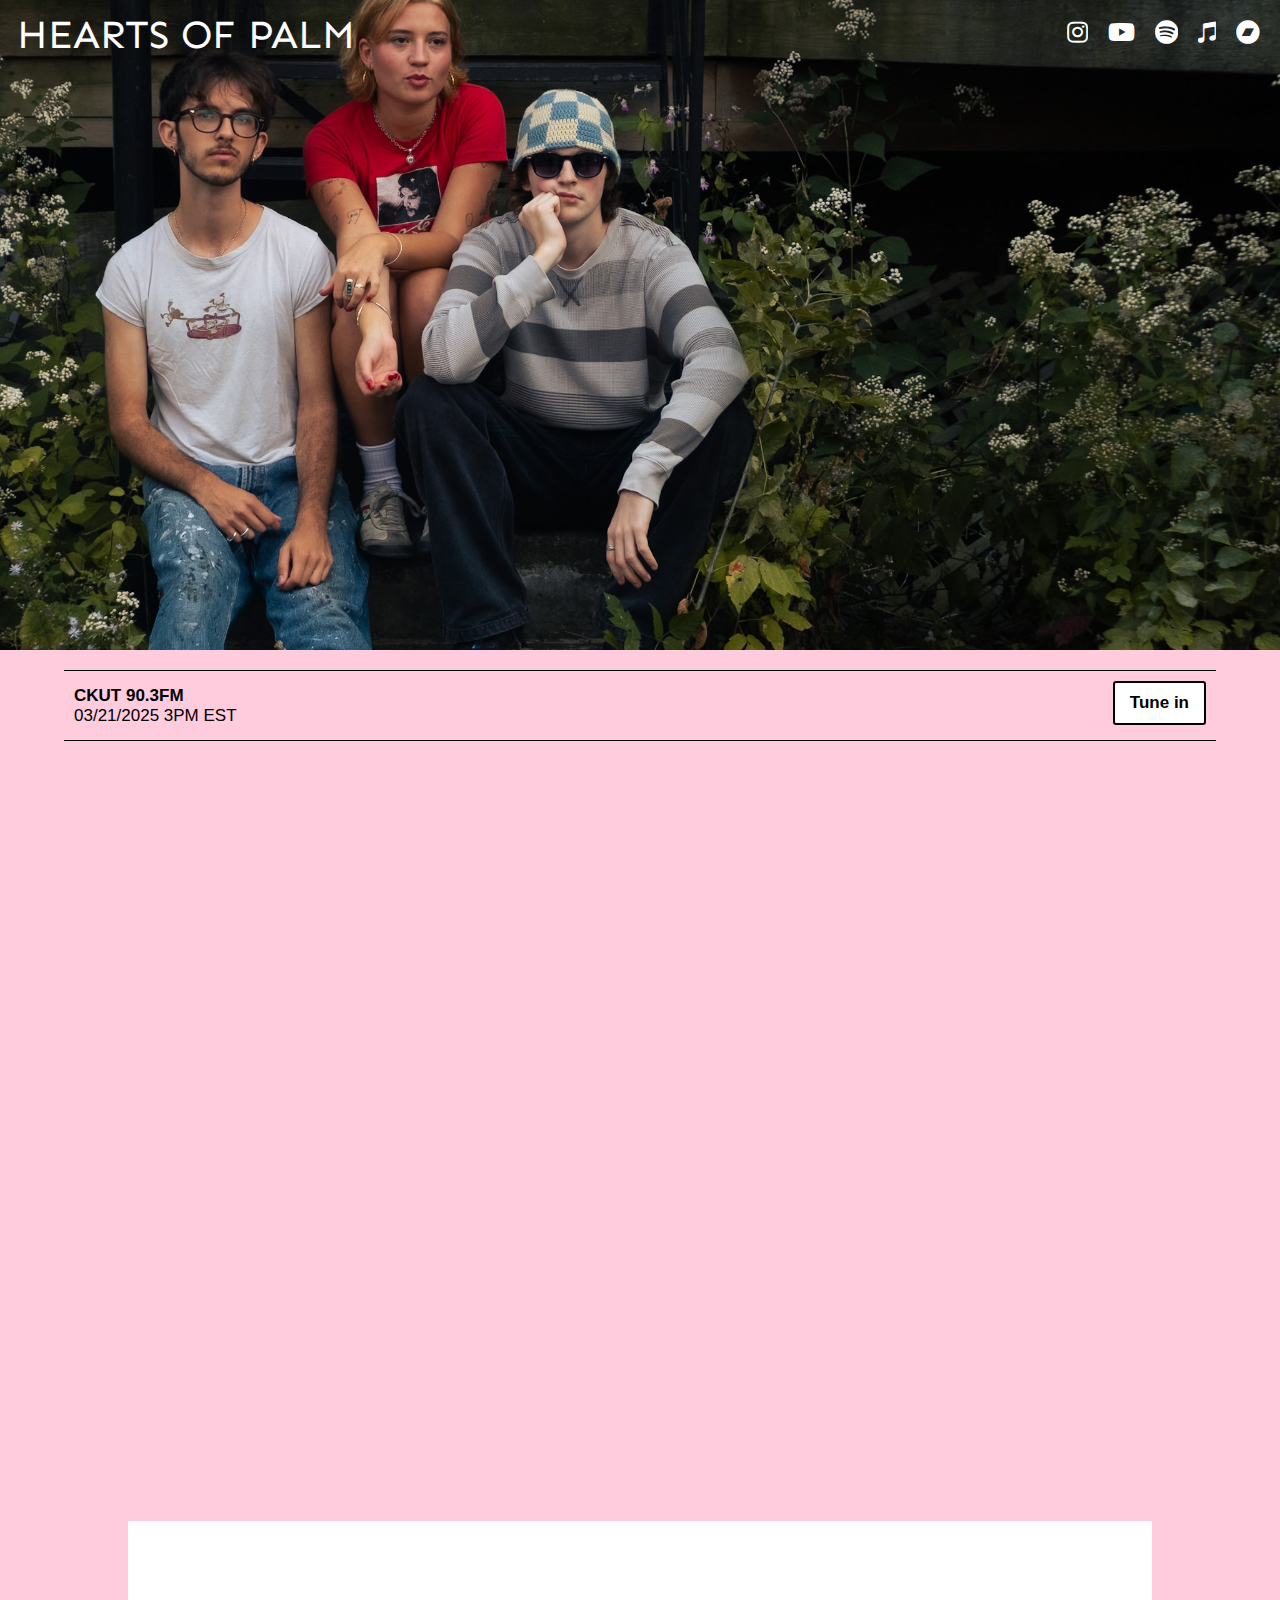
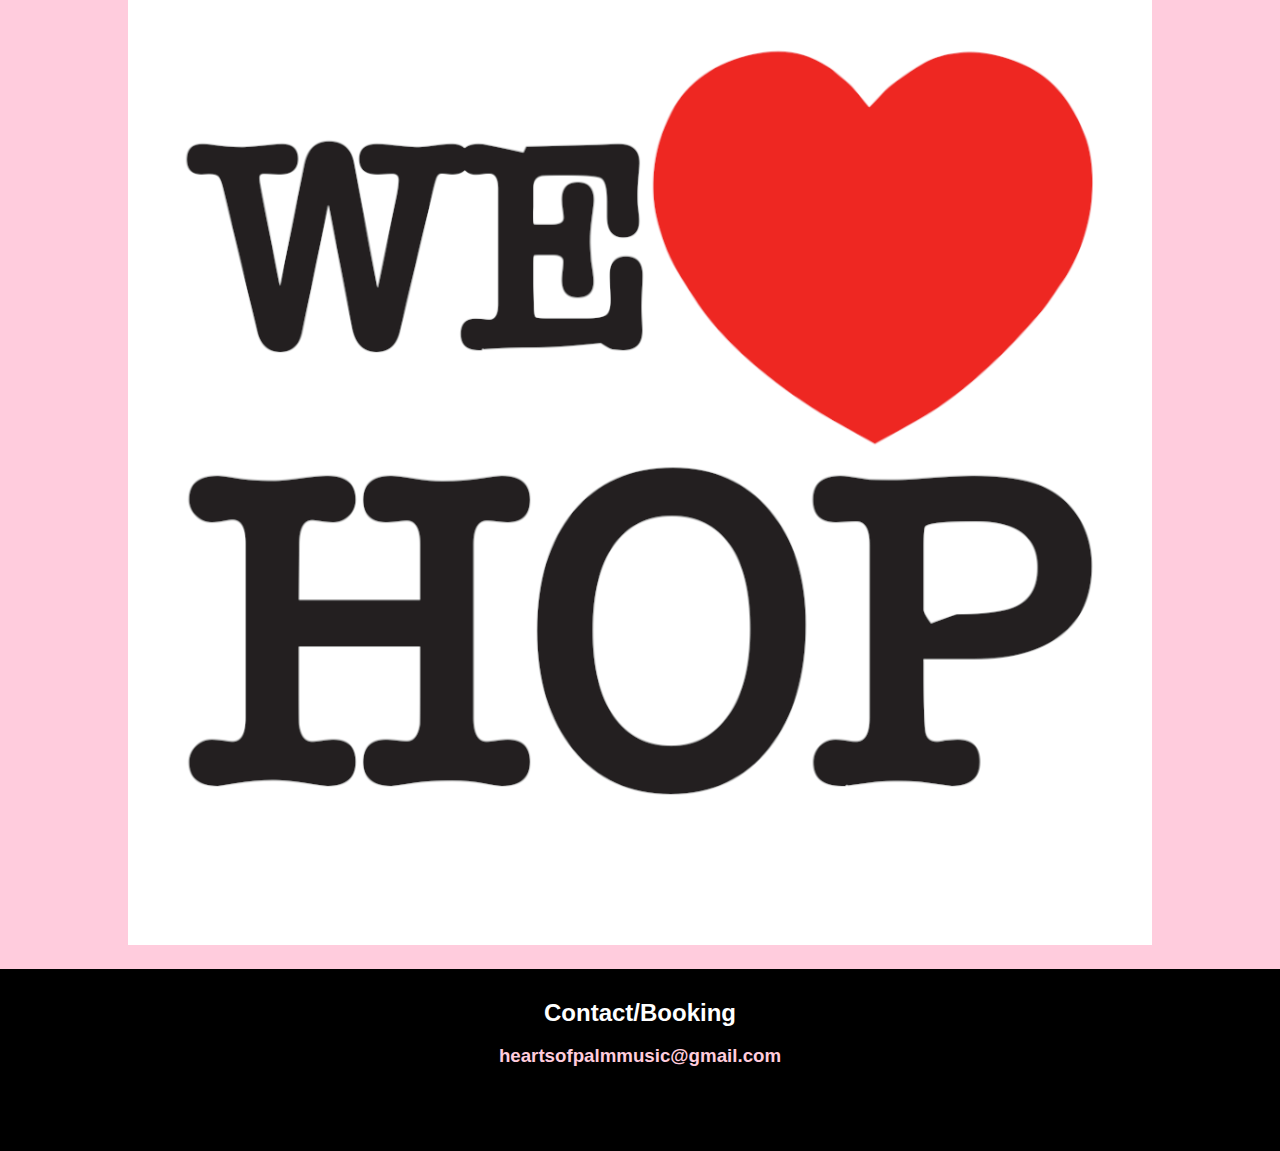
==== index.html @ ad2fca0d "ckut link" ====
<!DOCTYPE html>
<html lang="en">
    <head>
        <meta charset="UTF-8">
        <meta name="viewport" content="width=device-width, initial-scale=1.0">
        <title>Hearts of Palm</title>
        <link rel="icon" href="./images/weloveHOPicon.ico" sizes="any">
        <link href='style.css' rel='stylesheet'>
        <link rel="preconnect" href="https://fonts.googleapis.com">
        <link rel="preconnect" href="https://fonts.gstatic.com" crossorigin>
        <link href="https://fonts.googleapis.com/css2?family=Sen:wght@400..800&display=swap" rel="stylesheet">
        <link rel="stylesheet" href="https://cdnjs.cloudflare.com/ajax/libs/font-awesome/5.15.4/css/all.min.css">
        <meta name="viewport" content="width=device-width, initial-scale=1.0">
    </head>

    <body>
        <div class="top">
            <h1 id='title'><a href="">HEARTS OF PALM</a></h1>
            <a href="https://www.instagram.com/heartsofpalmband?igsh=MXUxeXhpaXF2aXhybQ%3D%3D&utm_source=qr" 
            target="_blank" class="icon-link" id="instagram">
                <i class="fab fa-instagram" style="font-size: 24px;"></i> <!-- Font Awesome Instagram Icon -->
            </a>
            <a href="https://open.spotify.com/artist/5ENaLrcejcU7PPqPEu1j1Q?si=hKNM0IwCQwGoQbm-GyrjBg" 
            target="_blank" class="icon-link" id="spotify">
                <i class="fab fa-spotify" style="font-size: 24px;"></i> <!-- Font Awesome Spotify Icon -->
            </a>
            <a href="https://music.apple.com/ca/artist/hearts-of-palm/1753771960" 
            target="_blank" class="icon-link" id="apple">
                <i class="fab fa-itunes-note" style="font-size: 24px;"></i> <!-- Font Awesome Apple Music Icon -->
            </a>
            <a href="https://youtube.com/@heartsofpalmmtl?si=8ECIyE9Sc-xosG-G" 
            target="_blank" class="icon-link" id="youtube">
                <i class="fab fa-youtube" style="font-size: 24px;"></i> <!-- Font Awesome youtube Icon -->
            </a>
            <a href="https://heartsofpalmband.bandcamp.com/" 
            target="_blank" class="icon-link" id="bandcamp">
                <i class="fab fa-bandcamp" style="font-size: 24px;"></i> <!-- Font Awesome bandcamp Icon -->
            </a>
        </div>

        <div class="shows">
            <table id="show-table">
                <!-- <tr>
                    <td>Stay tuned for upcoming events.</td>
                </tr> -->
                <!-- <tr>
                    <td class="date"><Strong>Place</Strong><br>
                    date</td>
                    <td class="city"><br>city</td>
                    <td class="tickets"><a href='...'
                        target="_blank" class="ticket-button">
                        Tickets</a></td>
                </tr> -->
                <tr>
                    <td class="date"><Strong>CKUT 90.3FM</Strong><br>
                    03/21/2025 3PM EST</td>
                    <!-- <td class="city"><br>city</td> -->
                    <td class="tickets"><a href='https://ckut.ca/'
                        target="_blank" class="ticket-button">
                        Tune in</a></td>
                </tr>
            </table>
        </div>

        <div class="videos">
            <iframe width="560" height="315" src="https://www.youtube.com/embed/Tlbc_ULcb88?si=XSwmo6qlL9QY8V_t" title="YouTube video player" frameborder="0" allow="accelerometer; autoplay; clipboard-write; encrypted-media; gyroscope; picture-in-picture; web-share" referrerpolicy="strict-origin-when-cross-origin" allowfullscreen></iframe>
        </div>

        <div class="streaming">
            <a href="./we-love-you-hearts-of-palm"><img id="welovehop" src="images/weloveHOP2.png" alt="We Love You, Hearts of Palm" height="1024" width="1024"></a>
        </div>

        <div class="contact">
            <h2>Contact/Booking</h2><br>
            <h3><a href="mailto:heartsofpalmmusic@gmail.com">heartsofpalmmusic@gmail.com</a></h3>
            <br><br><br>
        </div>
    </body>
</html>
---- style.css ----
*{
    margin: 0 auto;
    overflow-x: hidden; /* Hides any horizontal overflow */
}
body {
    padding: 0;
    background-color: rgb(255, 204, 221);
    max-width: 100vw; /* Prevents overflow beyond the viewport width */
    
    box-sizing: border-box;
    height: 100%;
}

.top {
    position: relative;
    background-image: url(images/hop1.JPG);
    background-size: cover;
    background-position: center center;
    height: 650px;                   
    width: 100%;
}
.top2 {
    position: relative;
    background-image: url(images/hermanminna.jpg);
    background-size: cover;
    background-position: center center;
    height: 1200px;
    width: 100%;
}
#title {
    font-family: "Sen", sans-serif;
    font-optical-sizing: auto;
    font-weight: 400;
    font-style: normal;
    font-size: 40px;
    text-align: left;
    color: white;
    padding: 10px 17px;
}

#title a {
    text-decoration: none;
    color: inherit;
}

a.icon-link{
    position: absolute;
    margin: 0;
    padding: 0;
    top: 20px; 
    color: rgb(255, 255, 255); 
    transition: opacity 0.3s ease;
    max-width: fit-content;
}
a.icon-link:hover{
    opacity: 0.5;
}
#instagram {
    right: 192.25px;
    z-index: 1;
}
#youtube {
    right: 145.25px;
    z-index: 2;
}
#spotify {
    right: 102px;
    z-index: 3;
}
#apple {
    right: 64px;
    z-index: 4;
}
#bandcamp {
    right: 20px;
}

.link-container{
    display: flex;
    justify-content: center;
    align-items: center;
    max-width:90%;
    width: 100%;
    box-sizing: border-box;
    margin: 0 auto;
}
.half {
    width: 50%;
    display: flex;
    justify-content: center;
    align-items: center;
}
.link-container img {
    width: 400px;
    height: auto;
    object-fit: contain;
    margin-top: 130px;
    margin-left: 0;
    margin-right: 0px;
}
#welovehoplinks {
    width: auto;
    margin: 0;
    border-collapse: collapse;
    margin-top: 130px;
}
#welovehoplinks tr {
    border-bottom: 2px solid red;
}
#welovehoplinks tr:first-child {
    border-top: 2px solid red;
}
#welovehoplinks td {
    font-family: "Sen", sans-serif;
    font-optical-sizing: auto;
    font-weight: 400;
    font-style: normal;
    font-size: 50px;
    text-align: left;
    color: red;
}
#welovehoplinks a {
    text-decoration: none;
    color: inherit;
    transition: color 0.1s ease-in-out, transform 0.2s ease;
}
#welovehoplinks a:hover {
    color: black;
}

@media (max-width: 770px) {
    .top {
        background-image: url(images/hop1square.JPG);
    }
    .link-container{
        flex-direction: column;
        
    }
    .half{
        width: 100%;
    }
    .link-container img {
        max-width: 100%;
        height: auto;
        /* object-fit: contain; */
        margin-right: 0px;
        margin-left: 0px;
        margin-bottom: 20px;
        
    }
    #welovehoplinks {
        margin-top: 0px;
        text-align: center;
    }
}
@media (max-width: 595px) {
    a.icon-link{
        top: 60px;
    }
    #instagram {
        left: 20px;
    }
    #youtube {
        left: 61px;
    }
    #spotify {
        left: 108px;
    }
    #apple {
        left: 151.25px;
    }
    #bandcamp {
        left: 189.25px;
    }
}
@media (max-width: 376px){
    a.icon-link {
        top: 110px;
    }
}
.albumtitle {
    font-family: "Sen", sans-serif;
    font-optical-sizing: auto;
    font-weight: 400;
    font-style: normal;
    font-size: 30px;
    text-align: center;
    color: white;
    margin-top: 60px;
    max-width: 90%;

}

.shows {
    padding: 20px 0px;
}
#show-table {
    border-collapse: collapse;
    width: 90%;
    margin: auto;
}
#show-table tr {
    border-bottom: 1px solid black;
    
}

#show-table tr:first-child {
    border-top: 1px solid black;
}
#show-table td {
    font-family: Garamond, sans-serif;
    font-size: 17px;
}
#show-table td.date {
    text-align: left;
    padding: 10px 10px;
}
#show-table td.location {
    text-align: center;
    padding-top: 10px;
    padding-bottom: 10px;
}
#show-table td.tickets {
    text-align: right;
    padding: 10px 10px;
}

.ticket-button {
    display: inline-block;
    padding: 10px 15px;
    background-color: #ffffff; 
    color: rgb(0, 0, 0);
    text-decoration: none;
    border-radius: 3px;
    font-weight: bold;
    text-align: center;
    border: 2px solid black;
    transition: background-color 0.2s ease-in-out;
}

.ticket-button:hover {
    border-color: white;
    color: white;
    background-color: black;
}

.videos {
    position: relative;
    padding-bottom: 56.25%; /* 16:9 aspect ratio */
    height: 0;
    overflow: hidden;
    max-width: 90%;
    margin-bottom: 20px;
}
.videos iframe {
    position: absolute;
    top: 0;
    left: 0;
    width: 100%;
    height: 100%;
}

.streaming {
    display: flex;
    flex-direction: column;
    justify-content: flex-start;
    align-items: flex-start;
    max-width: 90%;
    padding: 20px 0px;
    box-sizing: border-box;
    min-height: auto;

}
.streaming img {
    width: 100%;
    height: auto;
    object-fit: contain;
    transition: transform 0.3s ease;
}
.streaming img:hover {
    transform: scale(0.97);
}

.contact{
    background-color: black;
    padding: 30px;
    font-family: Garamond, sans-serif;
}
.contact h2 {
    color: white;
    text-align: center;
}
.contact h3 {
    color: rgb(255, 204, 221);
    text-align: center;
}
.contact a {
    text-decoration: none;
    color: inherit;
}
.contact a:hover {   
    color:rgb(255, 0, 76)
}
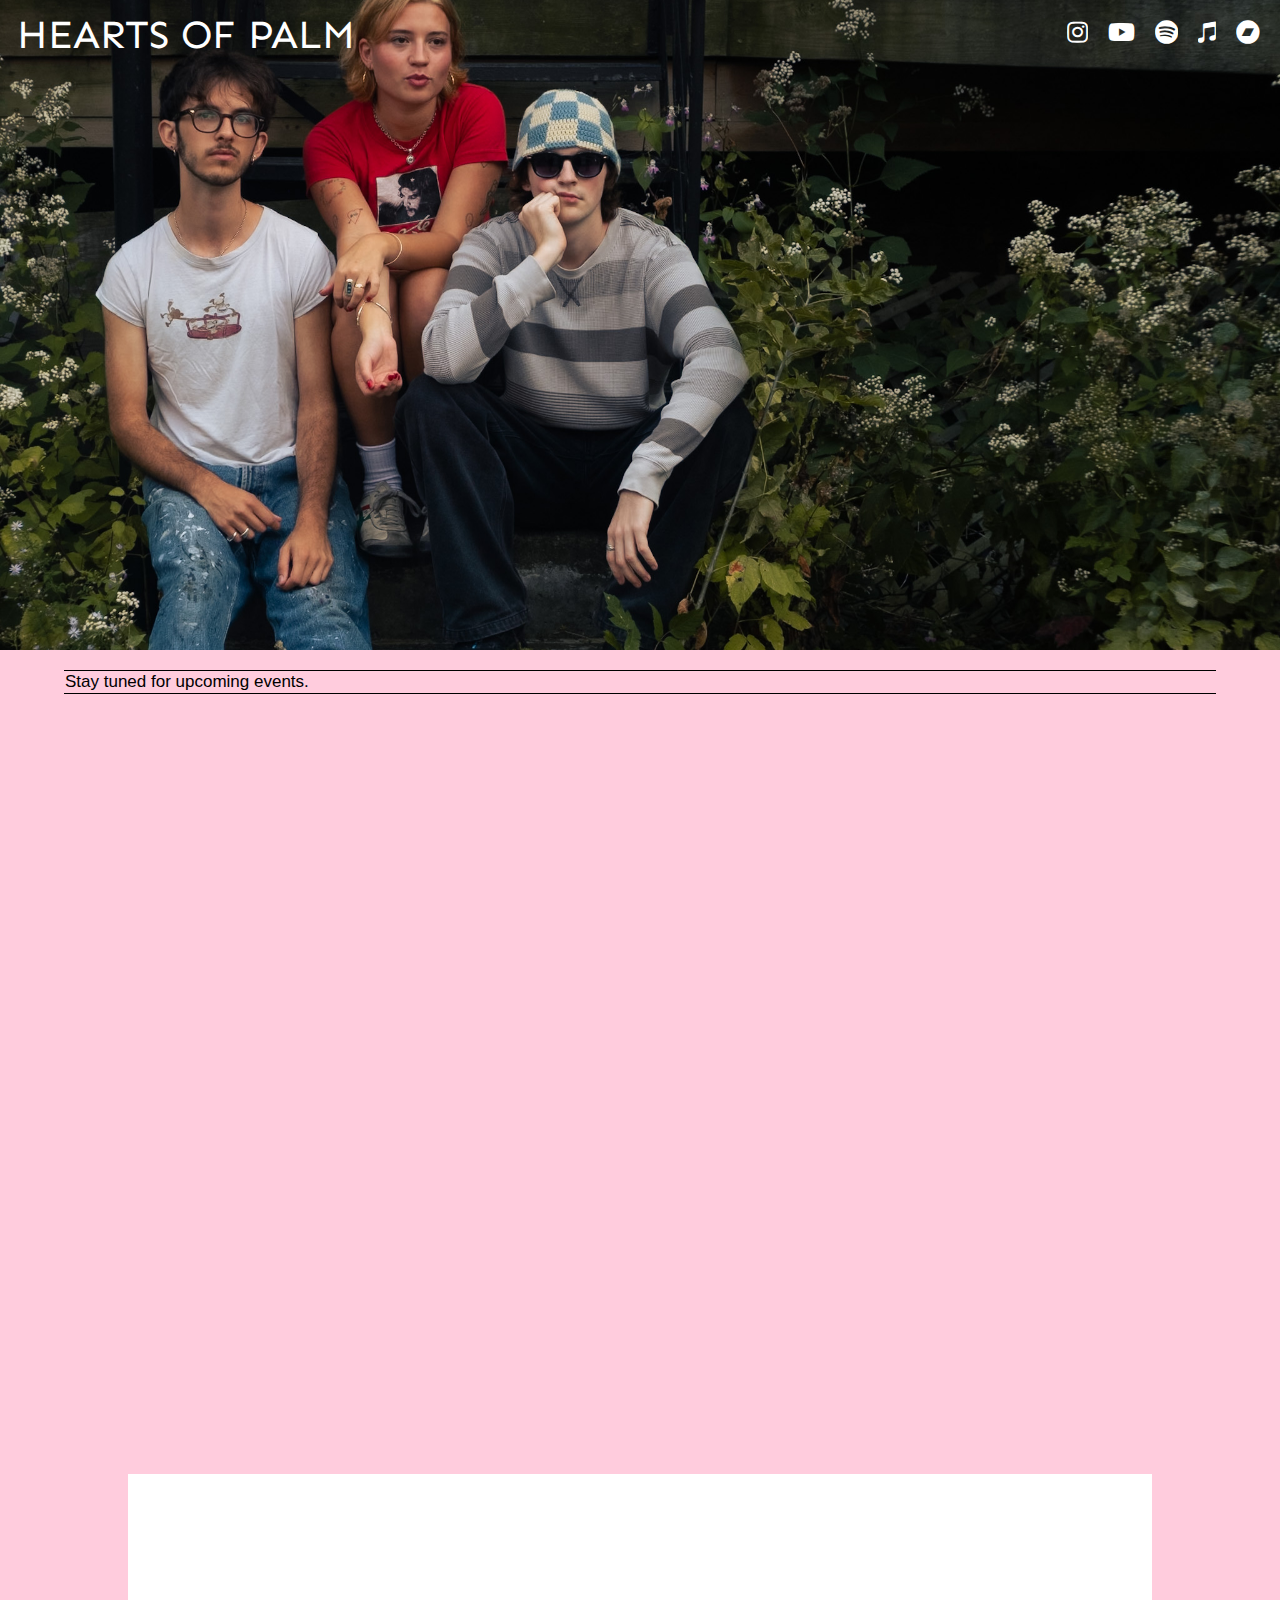
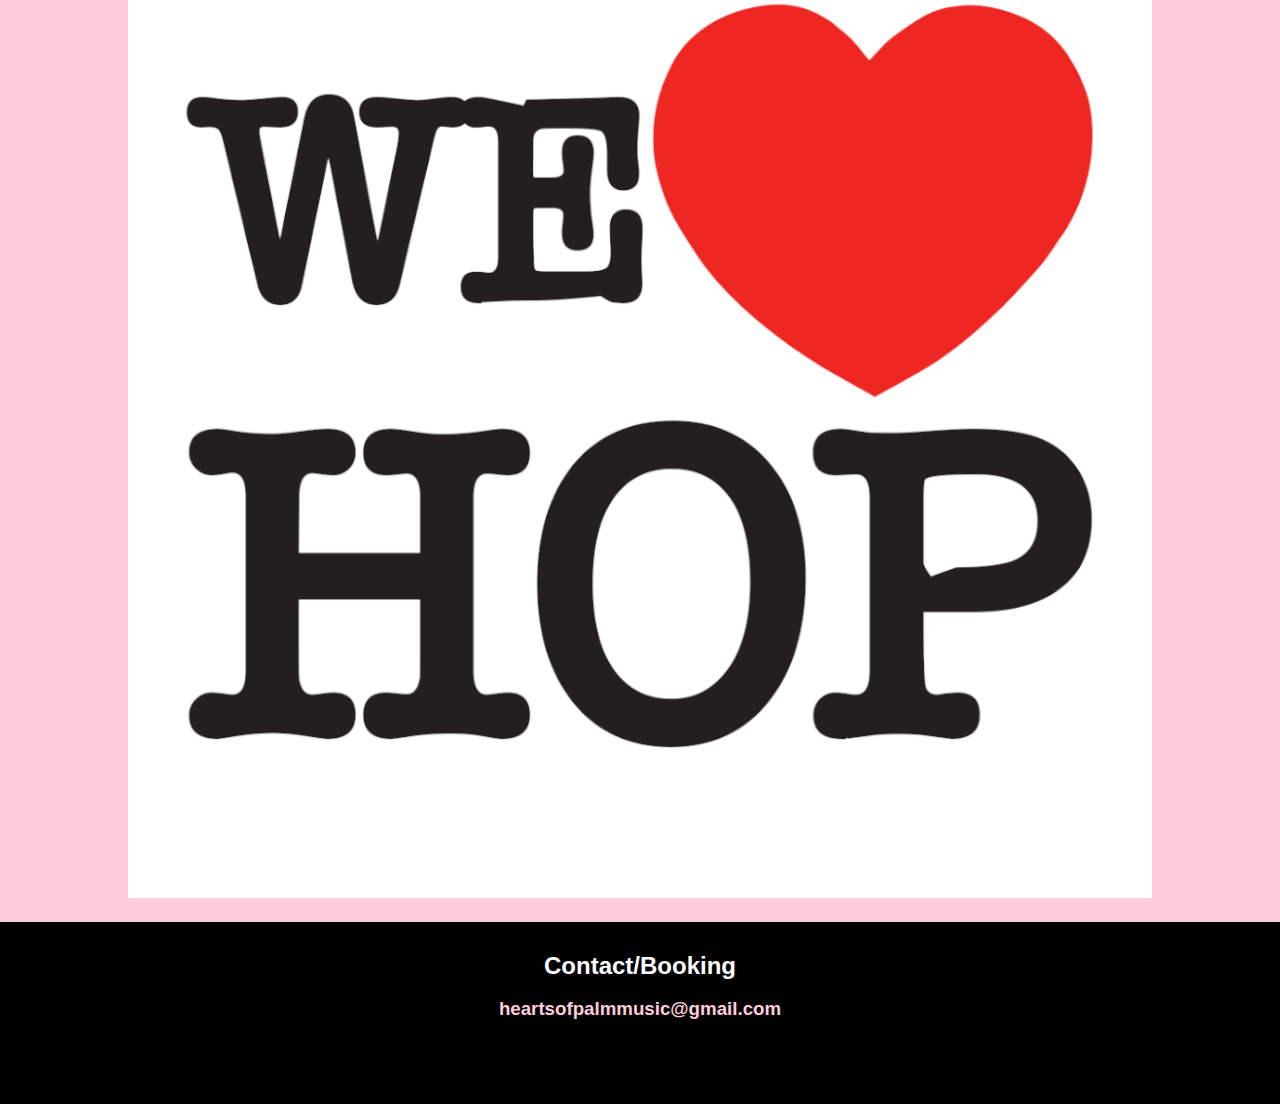
==== commit 472f9908: "post ckut" ====
--- a/index.html
+++ b/index.html
@@ -40,9 +40,9 @@
 
         <div class="shows">
             <table id="show-table">
-                <!-- <tr>
+                <tr>
                     <td>Stay tuned for upcoming events.</td>
-                </tr> -->
+                </tr>
                 <!-- <tr>
                     <td class="date"><Strong>Place</Strong><br>
                     date</td>
@@ -51,14 +51,6 @@
                         target="_blank" class="ticket-button">
                         Tickets</a></td>
                 </tr> -->
-                <tr>
-                    <td class="date"><Strong>CKUT 90.3FM</Strong><br>
-                    03/21/2025 3PM EST</td>
-                    <!-- <td class="city"><br>city</td> -->
-                    <td class="tickets"><a href='https://ckut.ca/'
-                        target="_blank" class="ticket-button">
-                        Tune in</a></td>
-                </tr>
             </table>
         </div>
 
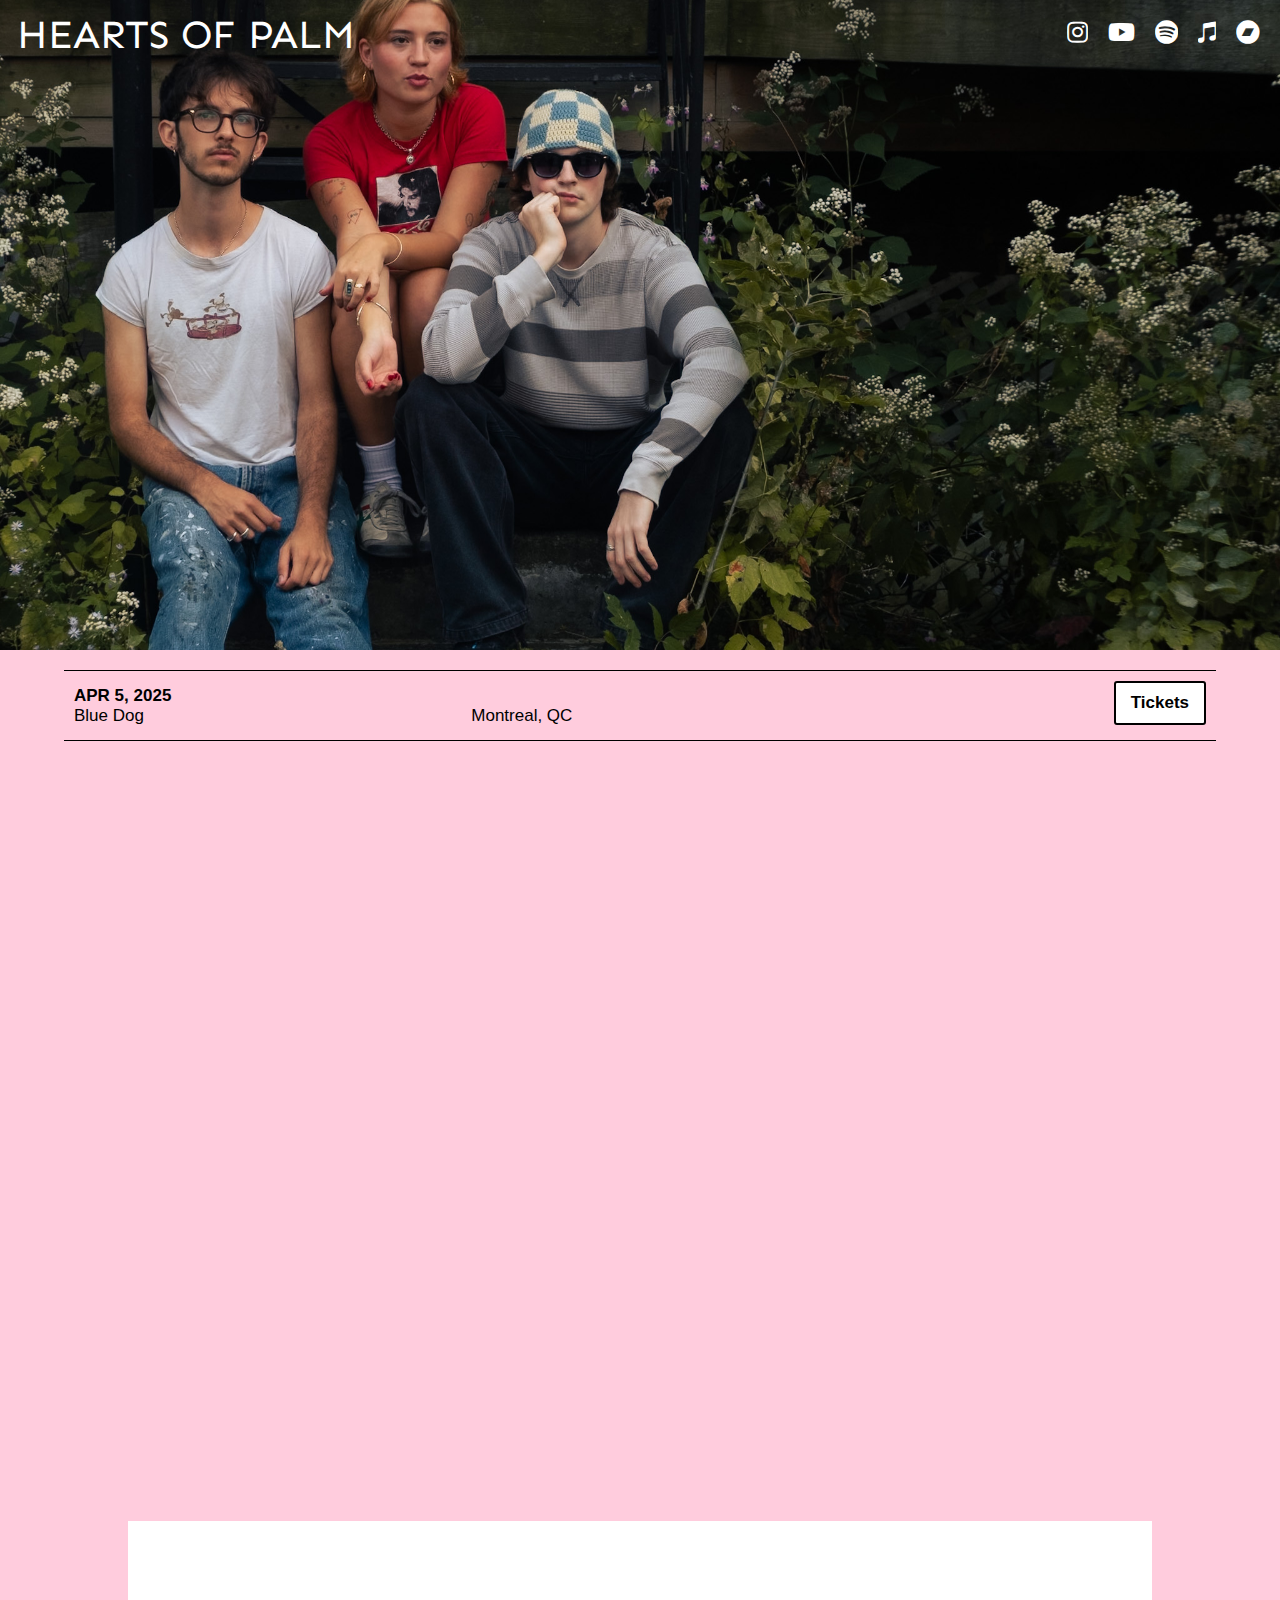
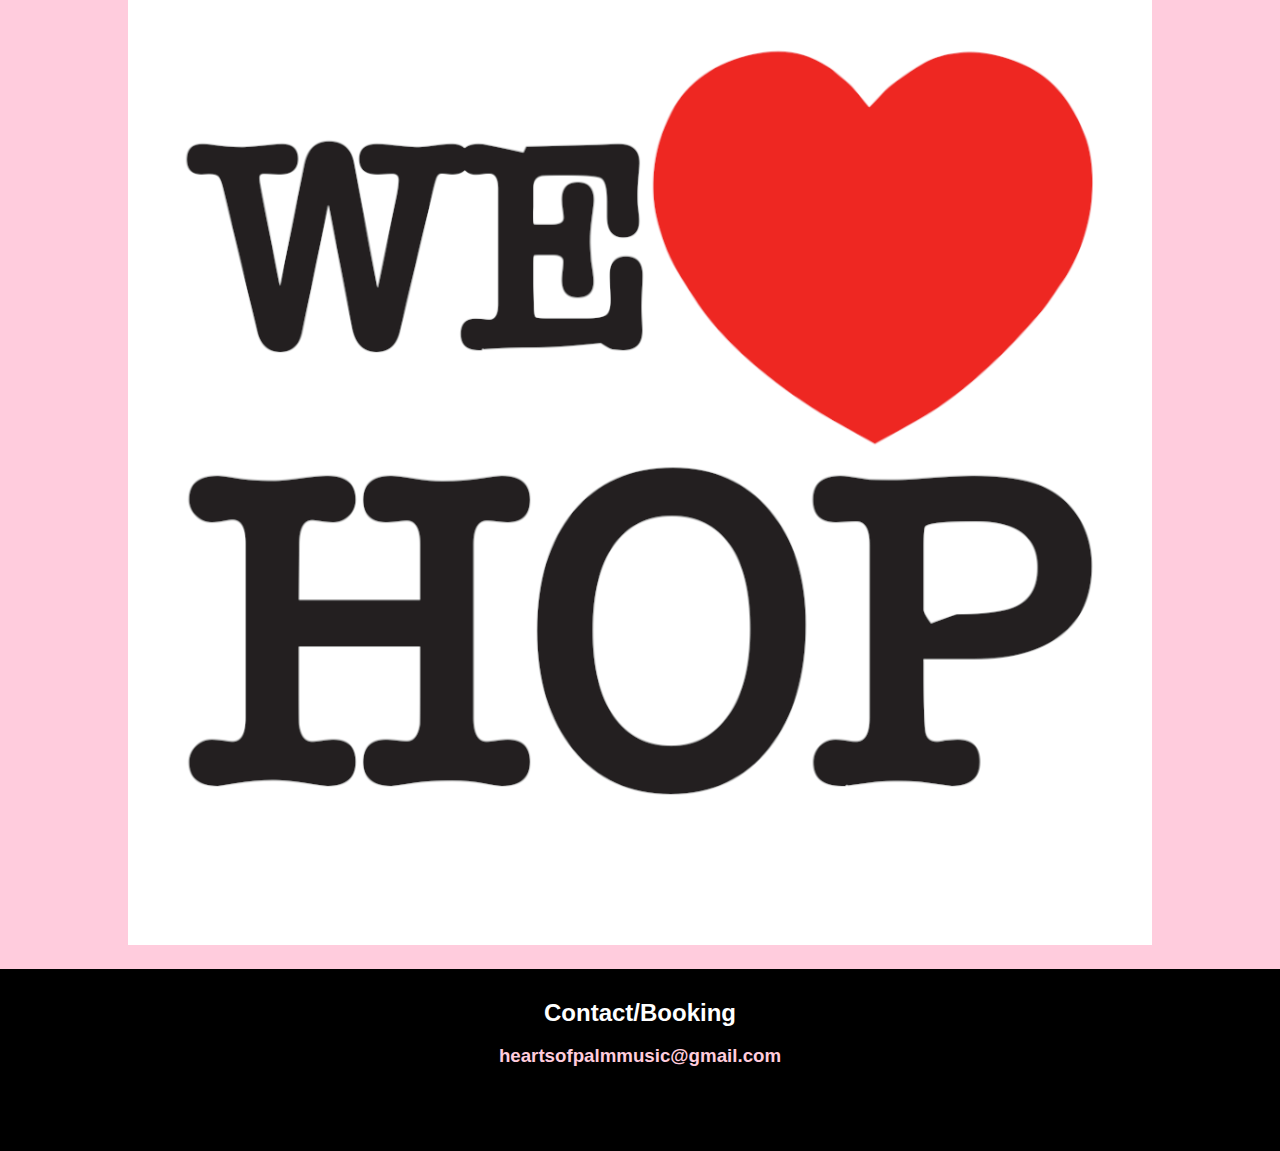
==== commit db514f84: "blue dog tickets" ====
--- a/index.html
+++ b/index.html
@@ -40,9 +40,9 @@
 
         <div class="shows">
             <table id="show-table">
-                <tr>
+                <!-- <tr>
                     <td>Stay tuned for upcoming events.</td>
-                </tr>
+                </tr> -->
                 <!-- <tr>
                     <td class="date"><Strong>Place</Strong><br>
                     date</td>
@@ -51,6 +51,14 @@
                         target="_blank" class="ticket-button">
                         Tickets</a></td>
                 </tr> -->
+                <tr>
+                    <td class="date"><Strong>APR 5, 2025</Strong><br>
+                    Blue Dog</td>
+                    <td class="city"><br>Montreal, QC</td>
+                    <td class="tickets"><a href='https://www.eventbrite.ca/e/lulu-lamontagne-april-5-at-blue-dog-tickets-1298615988379?aff=oddtdtcreator'
+                        target="_blank" class="ticket-button">
+                        Tickets</a></td>
+                </tr>
             </table>
         </div>
 
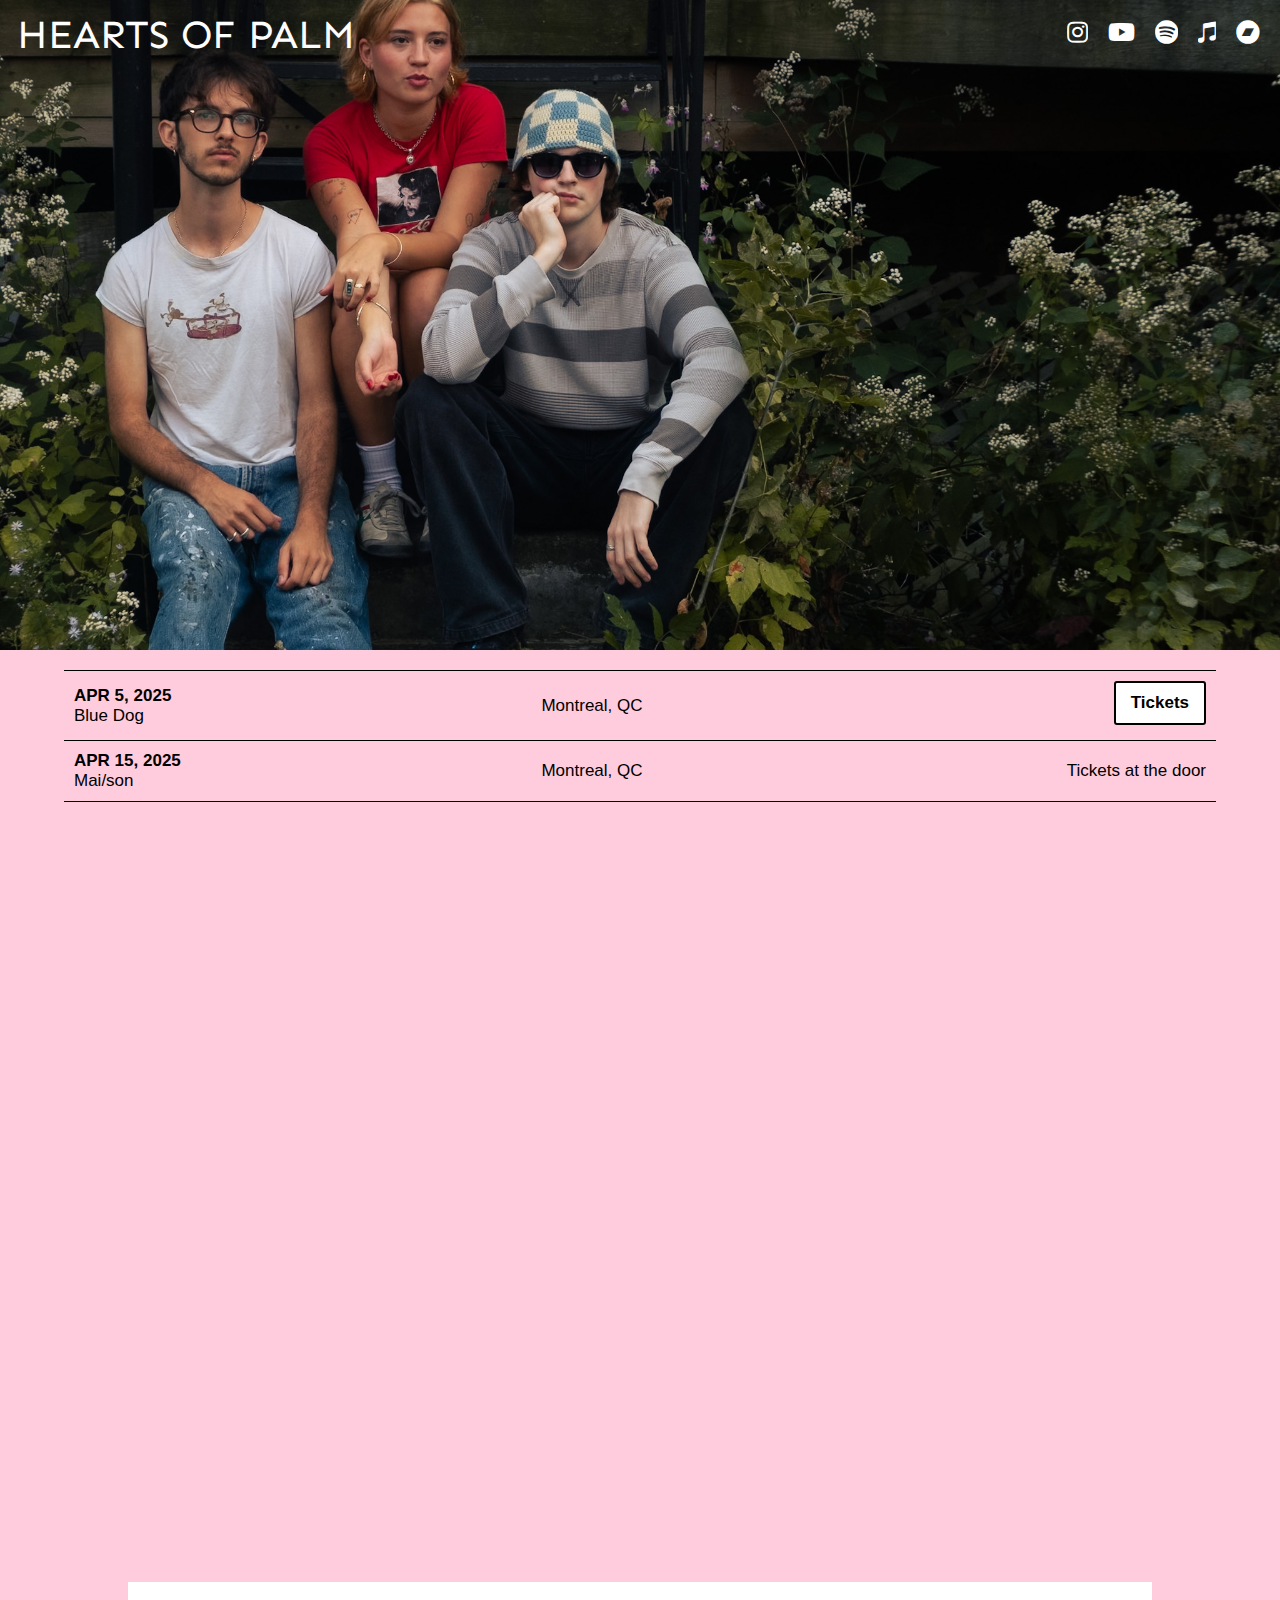
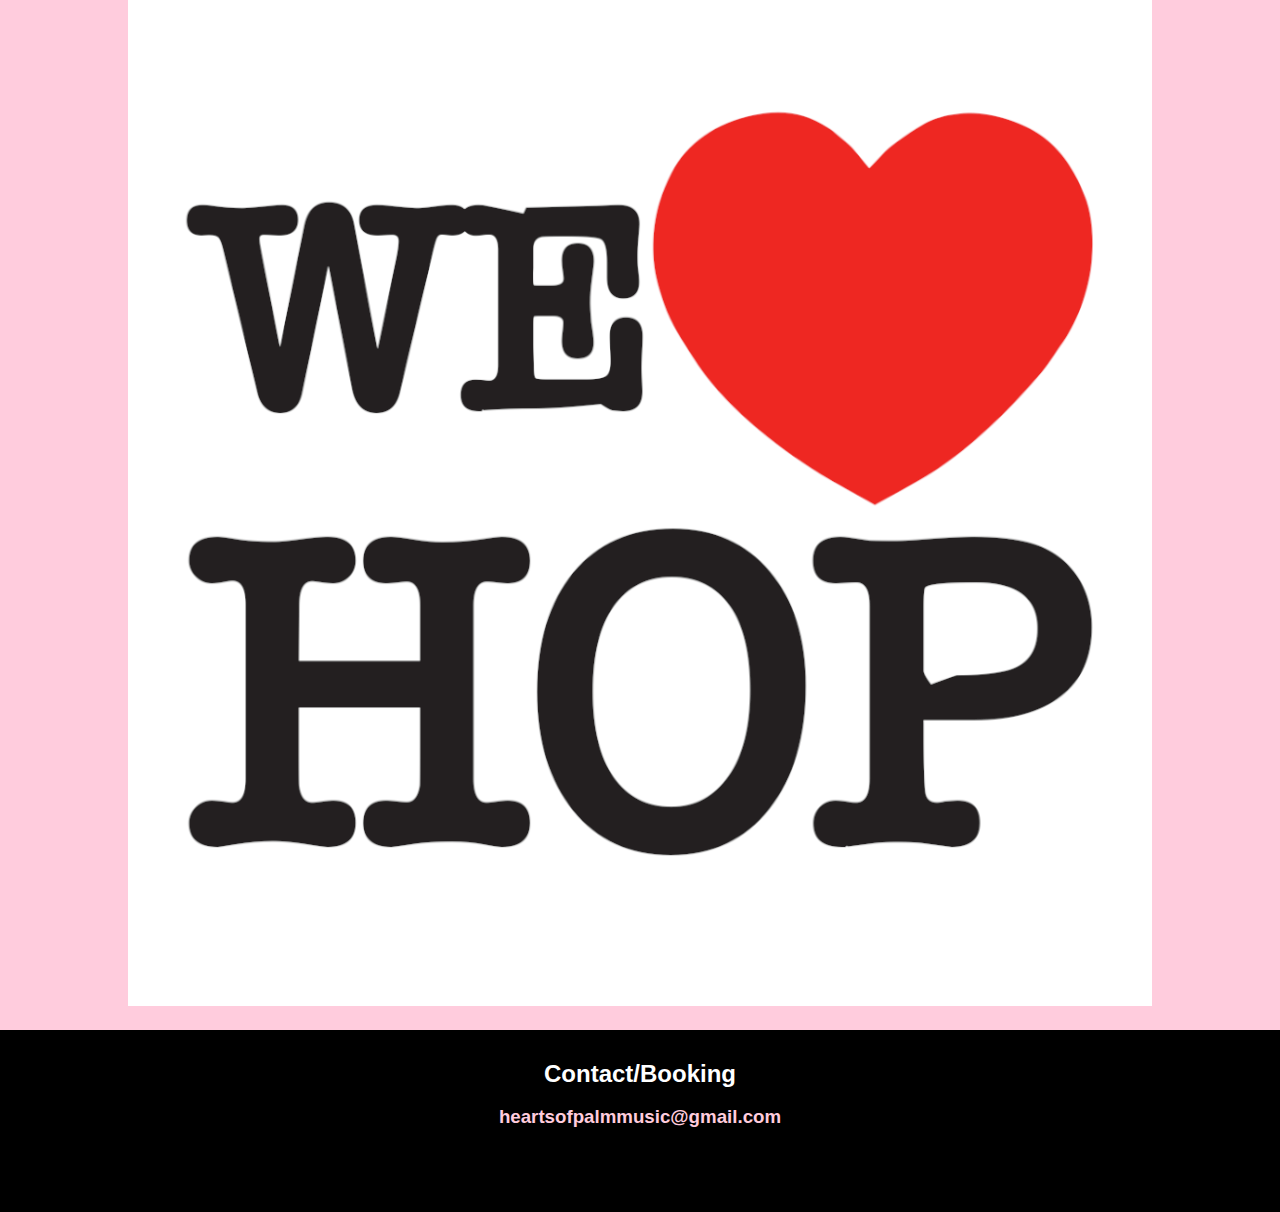
==== commit bab52a81: "maison show added, table updated for mobile" ====
--- a/index.html
+++ b/index.html
@@ -44,20 +44,27 @@
                     <td>Stay tuned for upcoming events.</td>
                 </tr> -->
                 <!-- <tr>
-                    <td class="date"><Strong>Place</Strong><br>
-                    date</td>
-                    <td class="city"><br>city</td>
+                    <td class="date"><Strong>date</Strong><br>
+                    place</td>
+                    <td class="city">city</td>
                     <td class="tickets"><a href='...'
                         target="_blank" class="ticket-button">
                         Tickets</a></td>
                 </tr> -->
                 <tr>
                     <td class="date"><Strong>APR 5, 2025</Strong><br>
-                    Blue Dog</td>
-                    <td class="city"><br>Montreal, QC</td>
+                    Blue Dog<br></td>
+                    <td class="city">Montreal, QC</td>
                     <td class="tickets"><a href='https://www.eventbrite.ca/e/lulu-lamontagne-april-5-at-blue-dog-tickets-1298615988379?aff=oddtdtcreator'
                         target="_blank" class="ticket-button">
                         Tickets</a></td>
+                </tr>
+                <tr>
+                    <td class="date"><Strong>APR 15, 2025</Strong><br>
+                    Mai/son</td>
+                    <td class="city">Montreal, QC</td>
+                    <td class="tickets">
+                        Tickets at the door</a></td>
                 </tr>
             </table>
         </div>
--- a/style.css
+++ b/style.css
@@ -128,56 +128,7 @@
     color: black;
 }
 
-@media (max-width: 770px) {
-    .top {
-        background-image: url(images/hop1square.JPG);
-    }
-    .link-container{
-        flex-direction: column;
-        
-    }
-    .half{
-        width: 100%;
-    }
-    .link-container img {
-        max-width: 100%;
-        height: auto;
-        /* object-fit: contain; */
-        margin-right: 0px;
-        margin-left: 0px;
-        margin-bottom: 20px;
-        
-    }
-    #welovehoplinks {
-        margin-top: 0px;
-        text-align: center;
-    }
-}
-@media (max-width: 595px) {
-    a.icon-link{
-        top: 60px;
-    }
-    #instagram {
-        left: 20px;
-    }
-    #youtube {
-        left: 61px;
-    }
-    #spotify {
-        left: 108px;
-    }
-    #apple {
-        left: 151.25px;
-    }
-    #bandcamp {
-        left: 189.25px;
-    }
-}
-@media (max-width: 376px){
-    a.icon-link {
-        top: 110px;
-    }
-}
+
 .albumtitle {
     font-family: "Sen", sans-serif;
     font-optical-sizing: auto;
@@ -199,6 +150,7 @@
     width: 90%;
     margin: auto;
 }
+
 #show-table tr {
     border-bottom: 1px solid black;
     
@@ -215,7 +167,7 @@
     text-align: left;
     padding: 10px 10px;
 }
-#show-table td.location {
+#show-table td.city {
     text-align: center;
     padding-top: 10px;
     padding-bottom: 10px;
@@ -302,3 +254,76 @@
     color:rgb(255, 0, 76)
 }
 
+@media (max-width: 770px) {
+    .top {
+        background-image: url(images/hop1square.JPG);
+    }
+    .link-container{
+        flex-direction: column;
+        
+    }
+    .half{
+        width: 100%;
+    }
+    .link-container img {
+        max-width: 100%;
+        height: auto;
+        /* object-fit: contain; */
+        margin-right: 0px;
+        margin-left: 0px;
+        margin-bottom: 20px;
+        
+    }
+    #welovehoplinks {
+        margin-top: 0px;
+        text-align: center;
+    }
+}
+@media (max-width: 595px) {
+    a.icon-link{
+        top: 60px;
+    }
+    #instagram {
+        left: 20px;
+    }
+    #youtube {
+        left: 61px;
+    }
+    #spotify {
+        left: 108px;
+    }
+    #apple {
+        left: 151.25px;
+    }
+    #bandcamp {
+        left: 189.25px;
+    }
+}
+@media (max-width: 500px){
+    table, tbody, td, tr{
+        display: block;
+        justify-content: center;
+    }
+    
+    #show-table td.date {
+        text-align: center;
+        padding-bottom: 0px;
+    }
+    #show-table td.city {
+        text-align: center;
+        padding: 0px;
+    }
+    #show-table td.tickets {
+        text-align: center;
+    }
+    .ticket-button{
+        width: 90%;
+    }
+
+    
+}
+@media (max-width: 376px){
+    a.icon-link {
+        top: 110px;
+    }
+}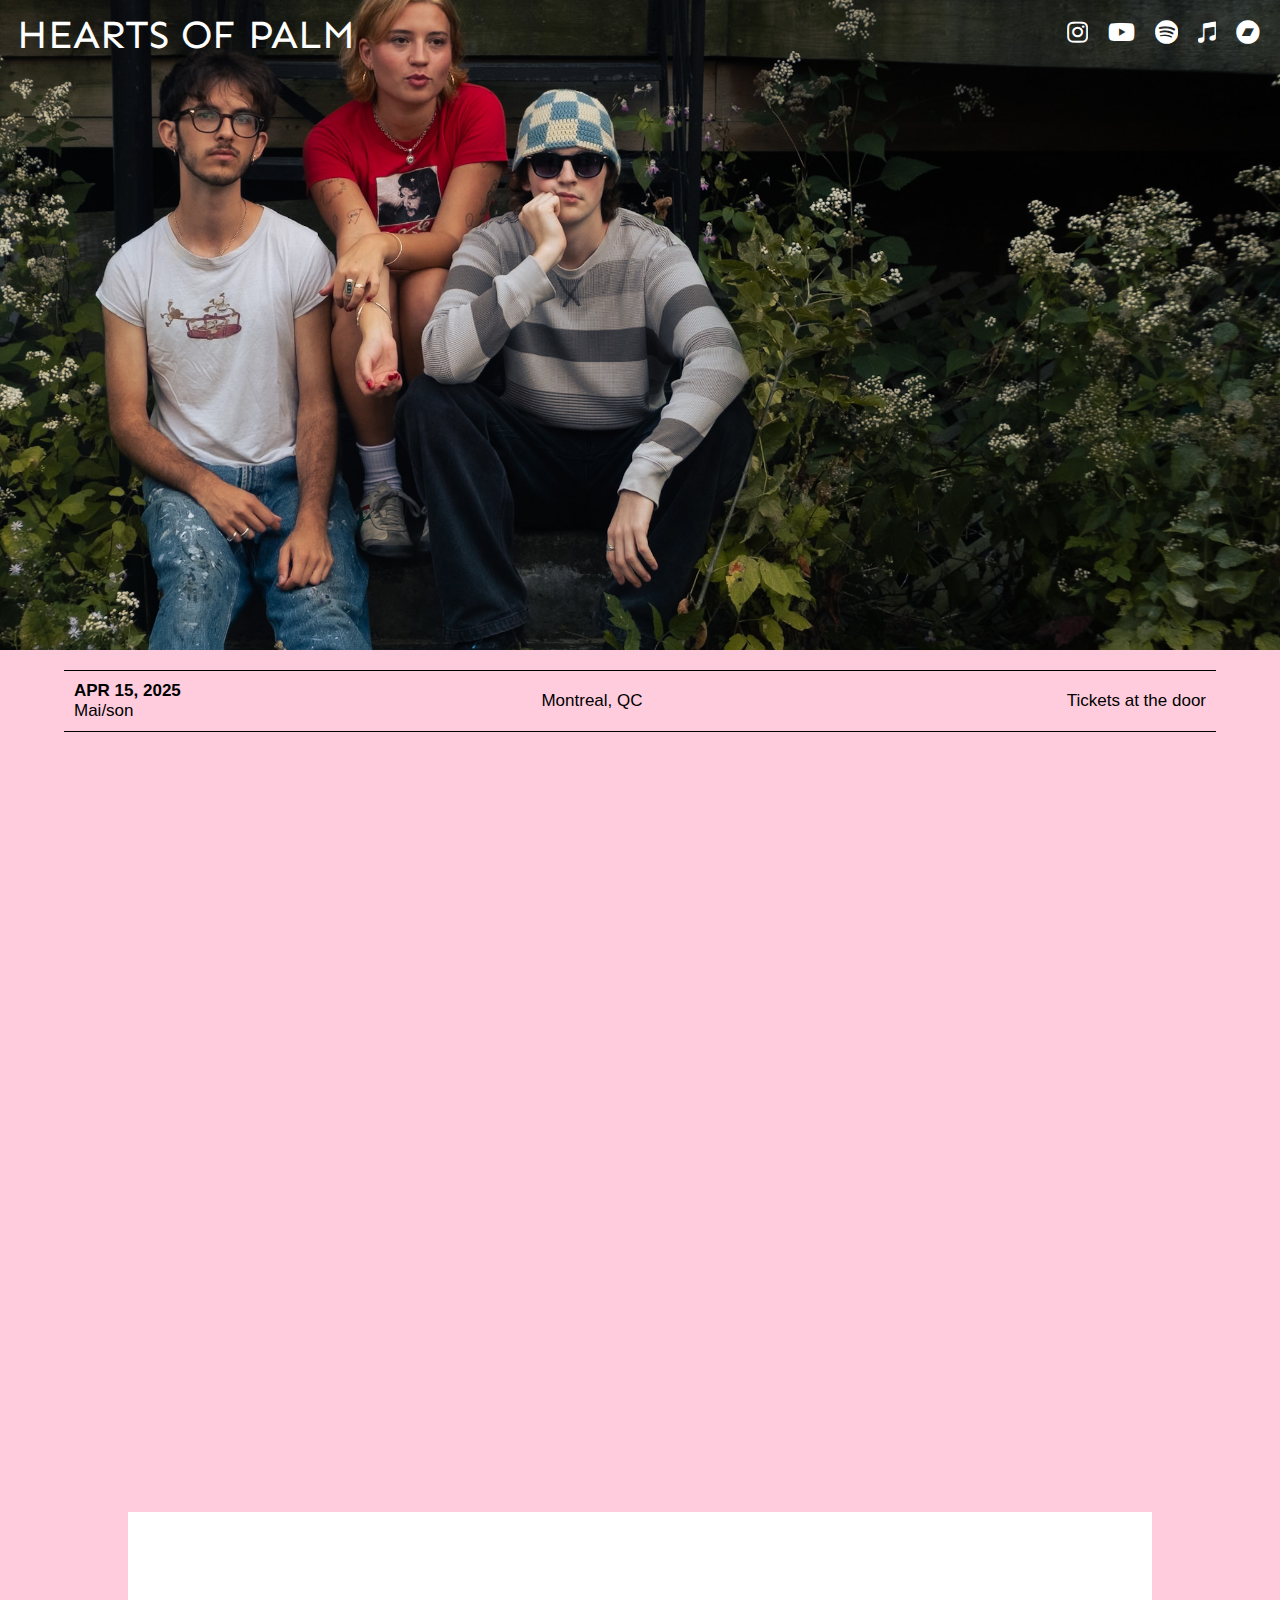
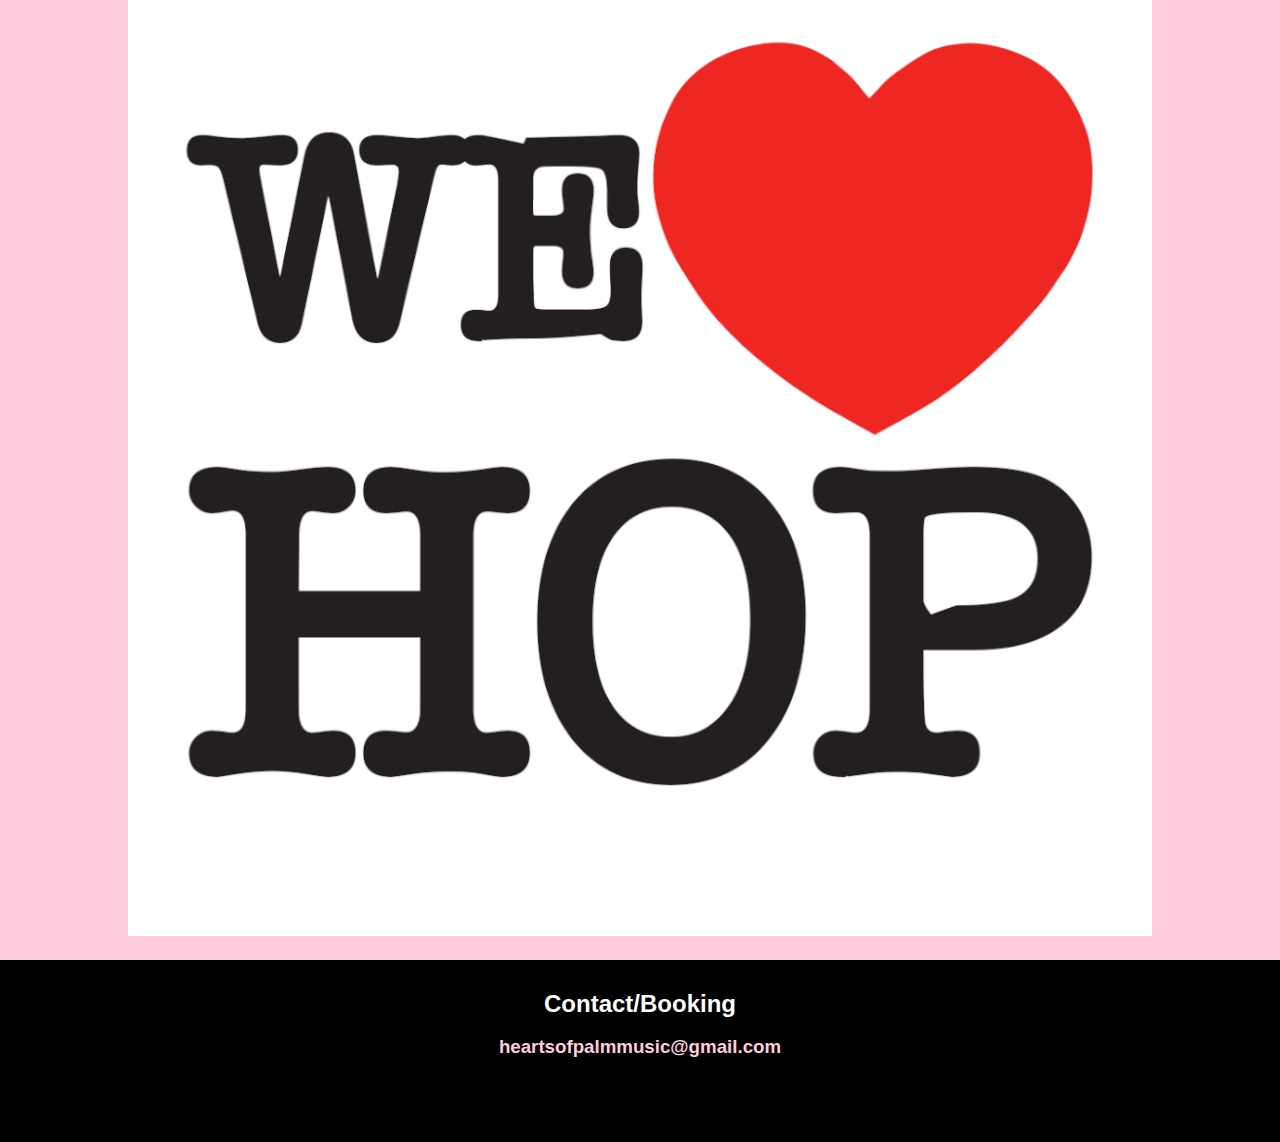
==== commit 754f4440: "post apr 5" ====
--- a/index.html
+++ b/index.html
@@ -52,14 +52,6 @@
                         Tickets</a></td>
                 </tr> -->
                 <tr>
-                    <td class="date"><Strong>APR 5, 2025</Strong><br>
-                    Blue Dog<br></td>
-                    <td class="city">Montreal, QC</td>
-                    <td class="tickets"><a href='https://www.eventbrite.ca/e/lulu-lamontagne-april-5-at-blue-dog-tickets-1298615988379?aff=oddtdtcreator'
-                        target="_blank" class="ticket-button">
-                        Tickets</a></td>
-                </tr>
-                <tr>
                     <td class="date"><Strong>APR 15, 2025</Strong><br>
                     Mai/son</td>
                     <td class="city">Montreal, QC</td>
--- a/style.css
+++ b/style.css
@@ -299,7 +299,7 @@
         left: 189.25px;
     }
 }
-@media (max-width: 500px){
+@media (max-width: 580px){
     table, tbody, td, tr{
         display: block;
         justify-content: center;
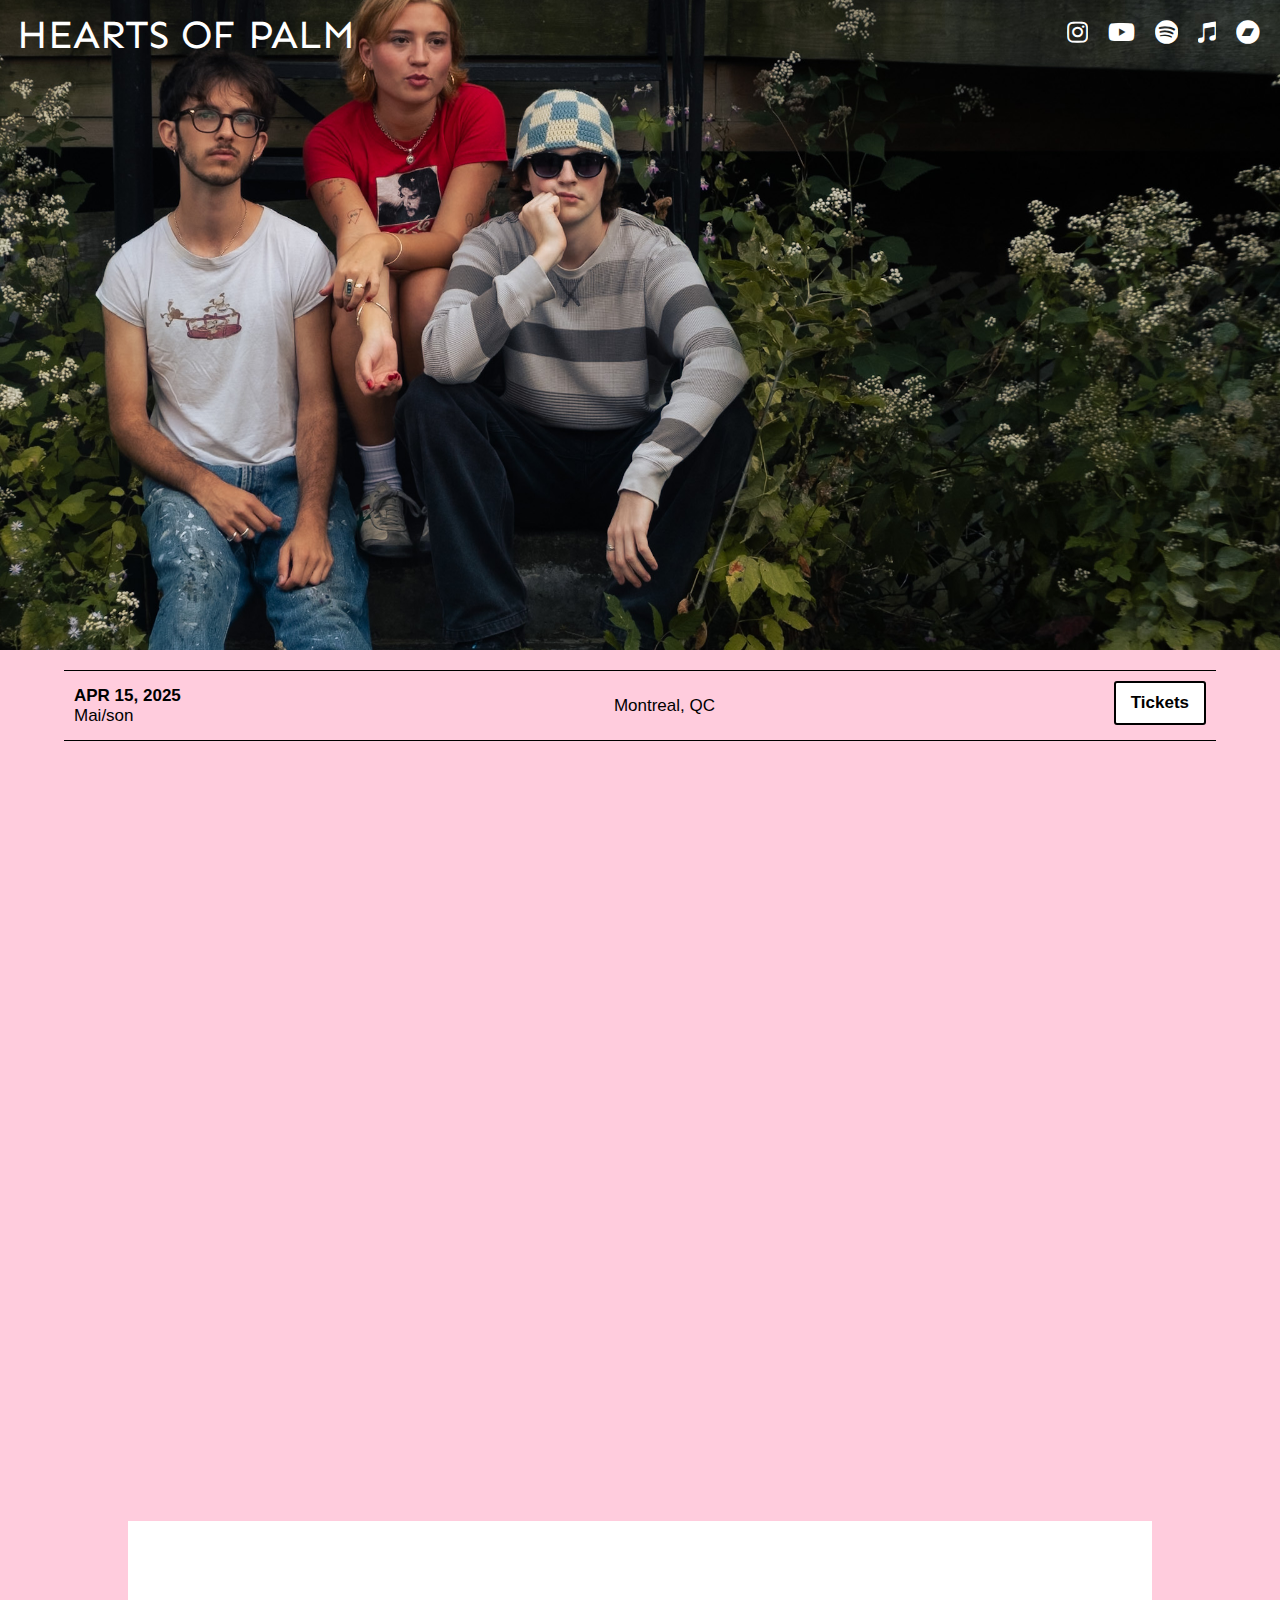
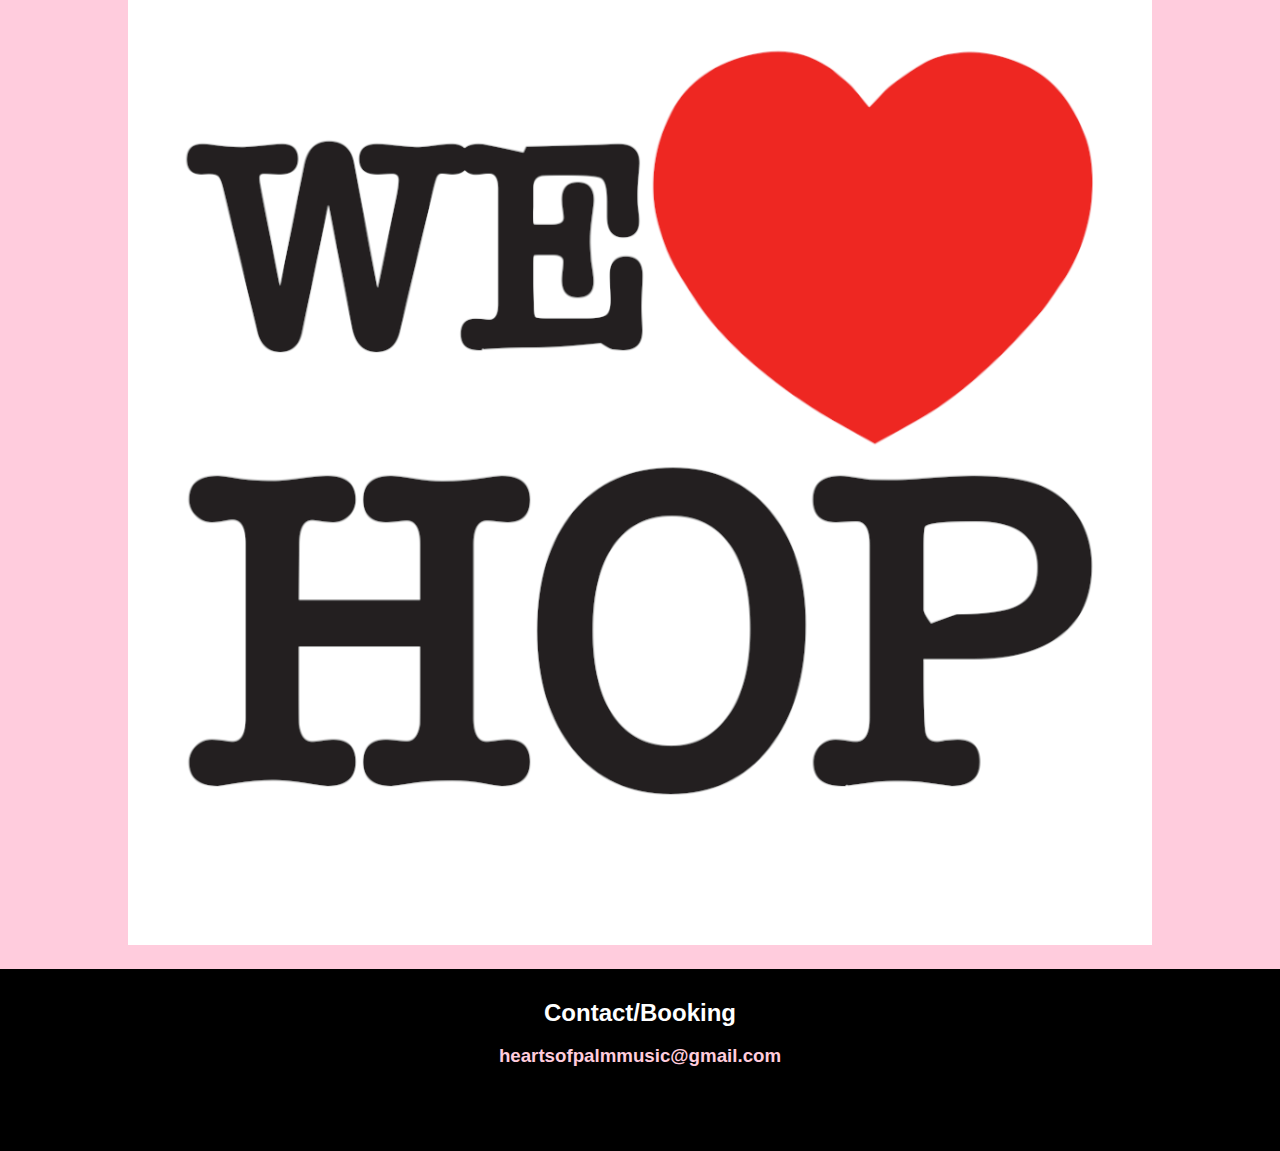
==== commit d0cc4b91: "maison tix added" ====
--- a/index.html
+++ b/index.html
@@ -55,8 +55,9 @@
                     <td class="date"><Strong>APR 15, 2025</Strong><br>
                     Mai/son</td>
                     <td class="city">Montreal, QC</td>
-                    <td class="tickets">
-                        Tickets at the door</a></td>
+                    <td class="tickets"><a href='https://www.eventbrite.com/e/maison-hearts-of-palm-newmanclark-tickets-1315479898789?utm-campaign=social&utm-content=attendeeshare&utm-medium=discovery&utm-term=listing&utm-source=wsa&aff=ebdsshwebmobile&fbclid=PAZXh0bgNhZW0CMTEAAaejymMQcLIRspvyLcqVatvx-zKEHeggASvOeSeaQptFGKN8MPUY0xLm5xoJWQ_aem_1L05EX2xIjoieI7pER_VKQ'
+                        target="_blank" class="ticket-button">
+                        Tickets</a></td>
                 </tr>
             </table>
         </div>
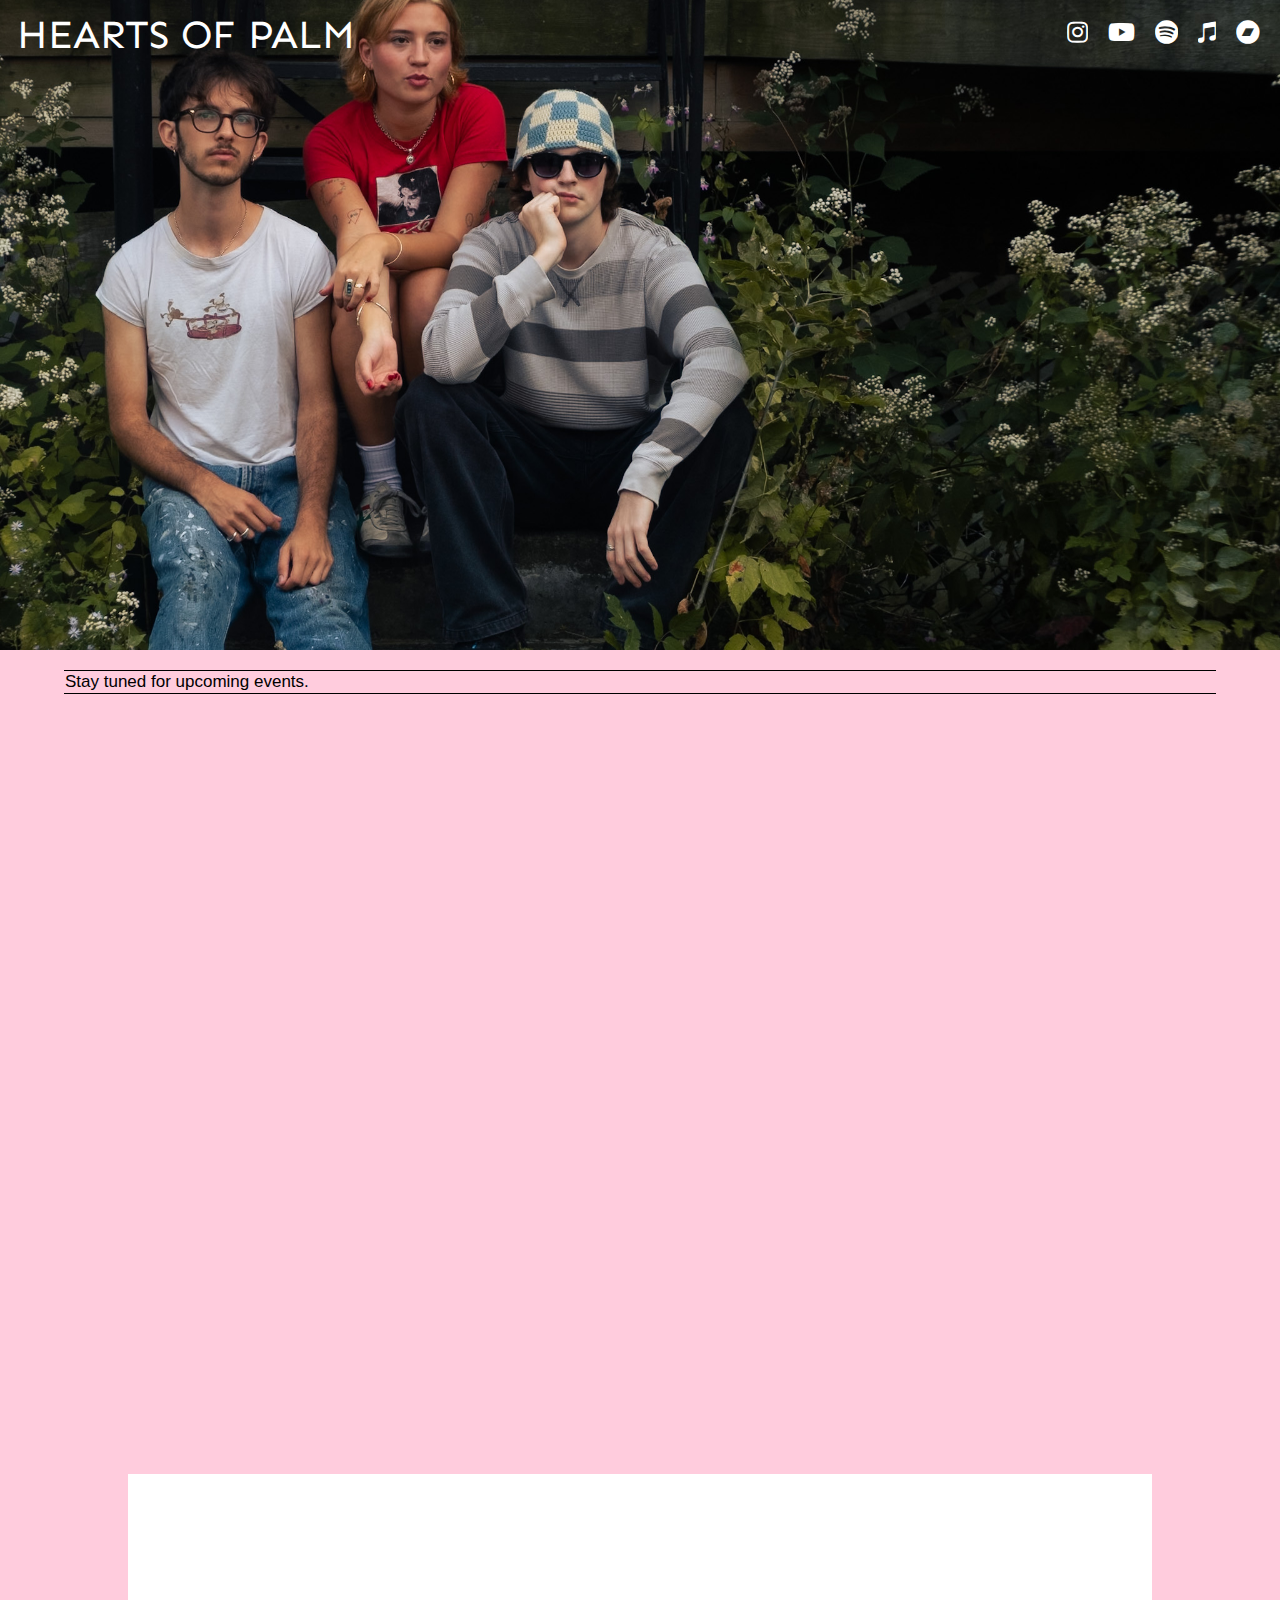
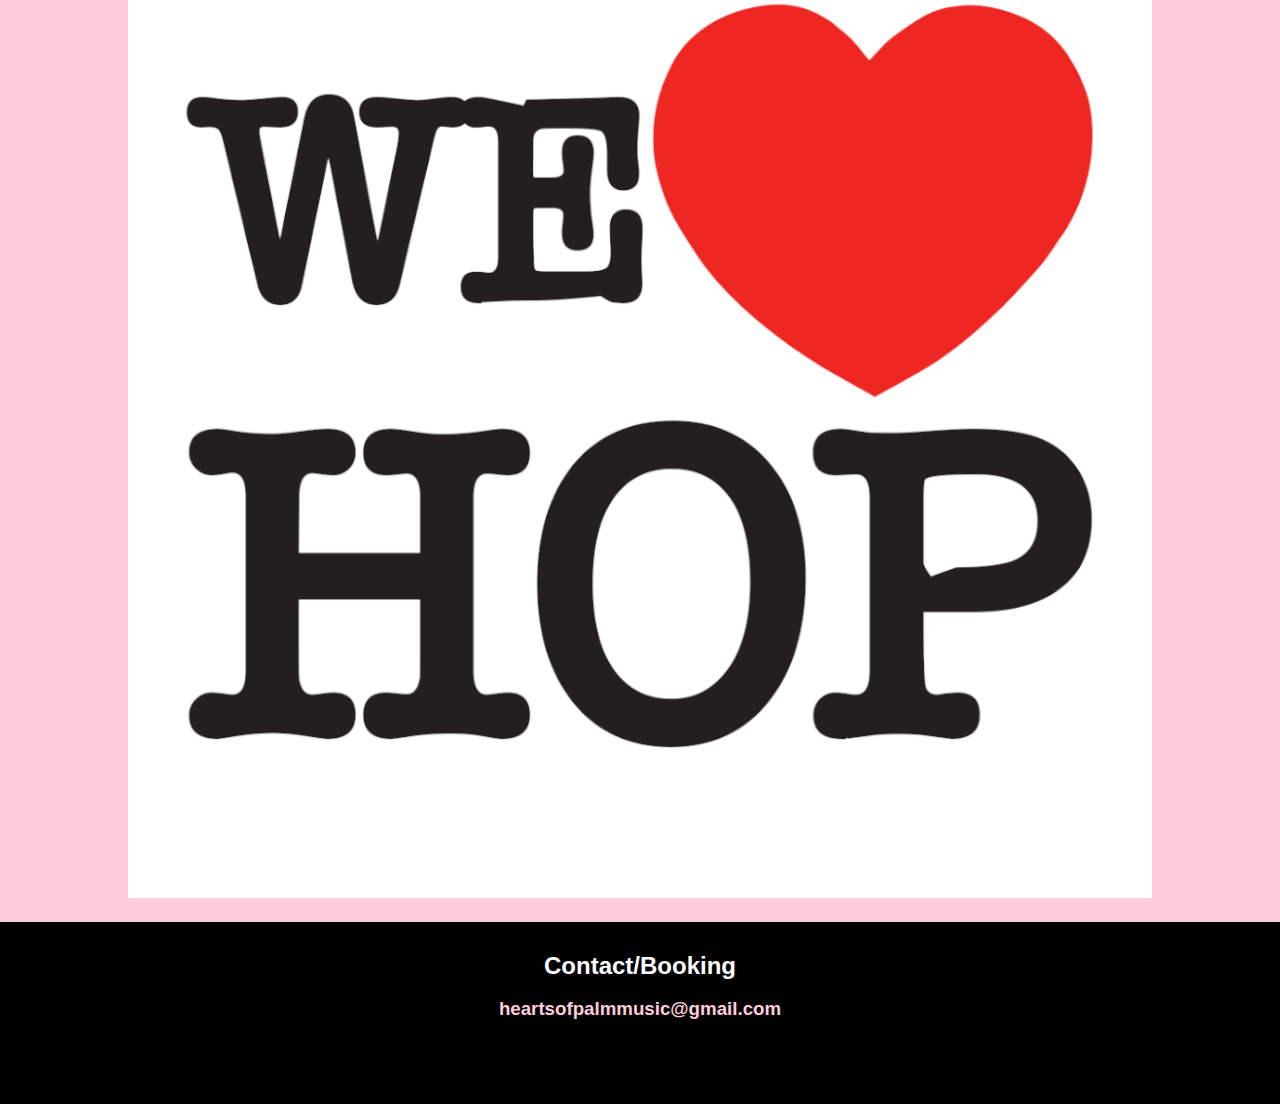
==== commit fc9aa45b: "post maison apr15" ====
--- a/index.html
+++ b/index.html
@@ -40,9 +40,9 @@
 
         <div class="shows">
             <table id="show-table">
-                <!-- <tr>
+                <tr>
                     <td>Stay tuned for upcoming events.</td>
-                </tr> -->
+                </tr>
                 <!-- <tr>
                     <td class="date"><Strong>date</Strong><br>
                     place</td>
@@ -51,14 +51,7 @@
                         target="_blank" class="ticket-button">
                         Tickets</a></td>
                 </tr> -->
-                <tr>
-                    <td class="date"><Strong>APR 15, 2025</Strong><br>
-                    Mai/son</td>
-                    <td class="city">Montreal, QC</td>
-                    <td class="tickets"><a href='https://www.eventbrite.com/e/maison-hearts-of-palm-newmanclark-tickets-1315479898789?utm-campaign=social&utm-content=attendeeshare&utm-medium=discovery&utm-term=listing&utm-source=wsa&aff=ebdsshwebmobile&fbclid=PAZXh0bgNhZW0CMTEAAaejymMQcLIRspvyLcqVatvx-zKEHeggASvOeSeaQptFGKN8MPUY0xLm5xoJWQ_aem_1L05EX2xIjoieI7pER_VKQ'
-                        target="_blank" class="ticket-button">
-                        Tickets</a></td>
-                </tr>
+                
             </table>
         </div>
 
--- a/style.css
+++ b/style.css
@@ -254,6 +254,139 @@
     color:rgb(255, 0, 76)
 }
 
+
+/* shows */
+#shows-window{
+    background-image: url(images/dummerhouse.jpg);
+    background-size: cover;
+    background-position: center center
+}
+.top3{
+    background-color: black;
+}
+.upcoming-shows {
+    display: flex;
+    flex-direction: column;
+    justify-content: center;
+    align-items: center;
+    max-width: 70%;
+    padding: 50px 20px;
+    box-sizing: border-box;
+    min-height: auto;
+
+}
+.show-header{
+    font-family: "Sen", sans-serif;
+    font-optical-sizing: auto;
+    font-weight: 400;
+    font-style: normal;
+    font-size: 40px;
+    text-align: left;
+    color: black;
+    padding: 10px 17px;
+    background-color: white;
+    margin-bottom: 20px;
+    
+}
+.poster-link {
+    width: 50%;
+}
+.poster-link img {
+    width: 100%;
+    height: auto;
+    object-fit: contain; 
+    transition: transform 0.3s ease;
+}
+.upcoming-shows img:hover {
+    transform: scale(0.97);
+}
+
+.show-archive{
+    display: flex;
+    flex-direction: column;
+    justify-content: center;
+    align-items: center;
+    max-width: 90%;
+    padding: 50px 20px;
+    box-sizing: border-box;
+    min-height: auto;
+
+}
+.poster-grid{
+    display: flex;
+    flex-wrap: wrap;
+    gap: 10px;
+}
+.poster-grid img{
+    width: calc(50% - 10px);
+    height: auto;
+    object-fit: contain;
+    padding-bottom: 20px;
+}
+
+/* Contact */
+#contact{
+    background-color: black;
+    /* background-image: url(images/hopatbluedog.jpg);
+    background-size: cover;
+    background-position: center center;
+    background-repeat: repeat;
+     */
+}
+
+#contact-form{
+    margin: 10% 20%;
+}
+#contact-form label, input, textarea, button{
+    display: flex;
+    flex-direction: column;
+}
+#contact-form label, input, textarea{
+    width: 100%;
+}
+#contact-form h1, label {
+    font-family: "Sen", sans-serif;
+    font-optical-sizing: auto;
+    font-weight: 400;
+    font-style: normal;
+    font-size: 20px;
+    text-align: left;
+    color: white;
+    padding: 5px 0px;
+}
+#contact-form h1{
+    font-size: 30px;
+    text-align: center;
+}
+#contact-form input, textarea{
+    border: 1px solid black;
+    border-radius: 3px;
+}
+
+#contact-form button {
+    display: inline-block;
+    padding: 10px 15px;
+    background-color: #ffffff; 
+    color: rgb(0, 0, 0);
+    text-decoration: none;
+    border-radius: 3px;
+    font-weight: bold;
+    text-align: center;
+    margin-top: 10px;
+    border: 2px solid black;
+    transition: background-color 0.2s ease-in-out;
+}
+
+#contact-form button:hover {
+    border-color: white;
+    color: white;
+    background-color: black;
+}
+.error-text{
+    font-size: 15px;
+    color: red;
+}
+
 @media (max-width: 770px) {
     .top {
         background-image: url(images/hop1square.JPG);
@@ -298,6 +431,14 @@
     #bandcamp {
         left: 189.25px;
     }
+
+    .top3{
+        height: 100px;
+    }
+
+    #contact-form{
+        margin: 20% 20%;
+    }
 }
 @media (max-width: 580px){
     table, tbody, td, tr{
@@ -322,8 +463,11 @@
 
     
 }
-@media (max-width: 376px){
+@media (max-width: 370px){
     a.icon-link {
         top: 110px;
     }
+    .top3{
+        height: 150px;
+    }
 }